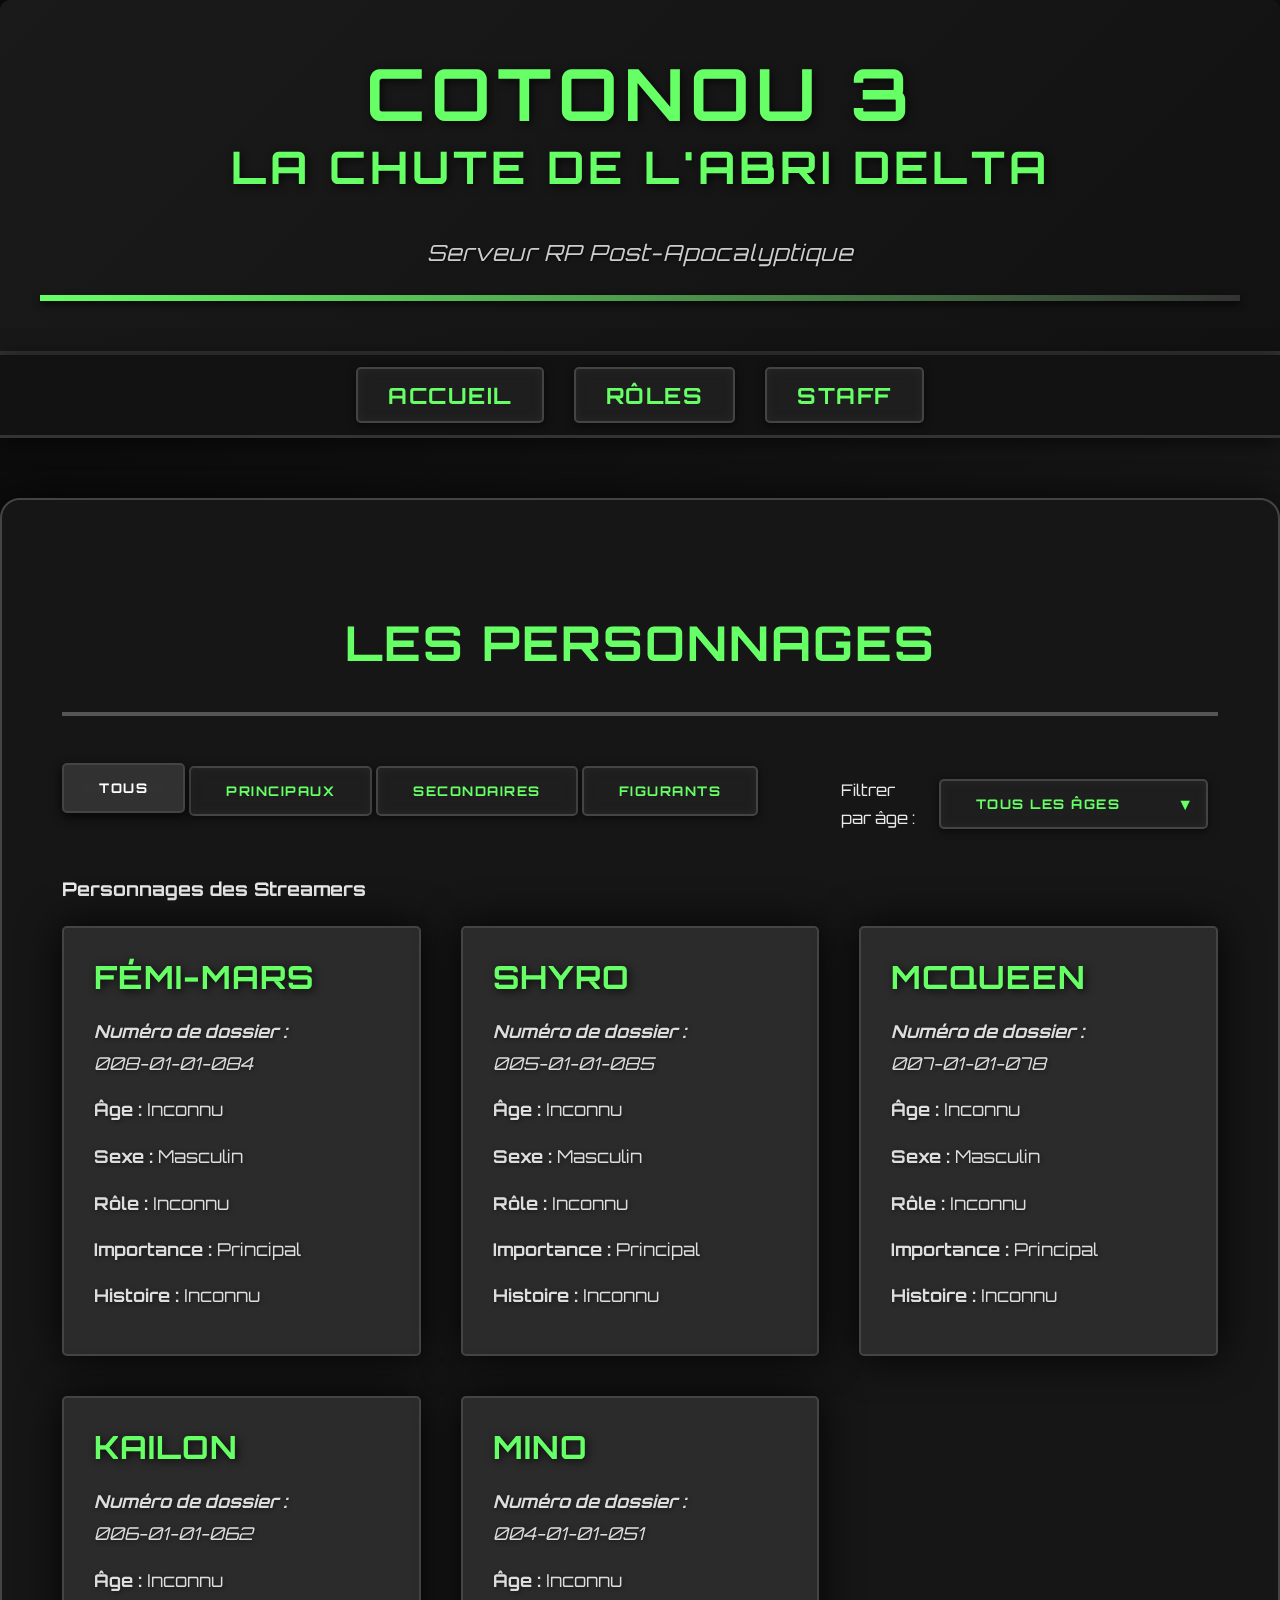
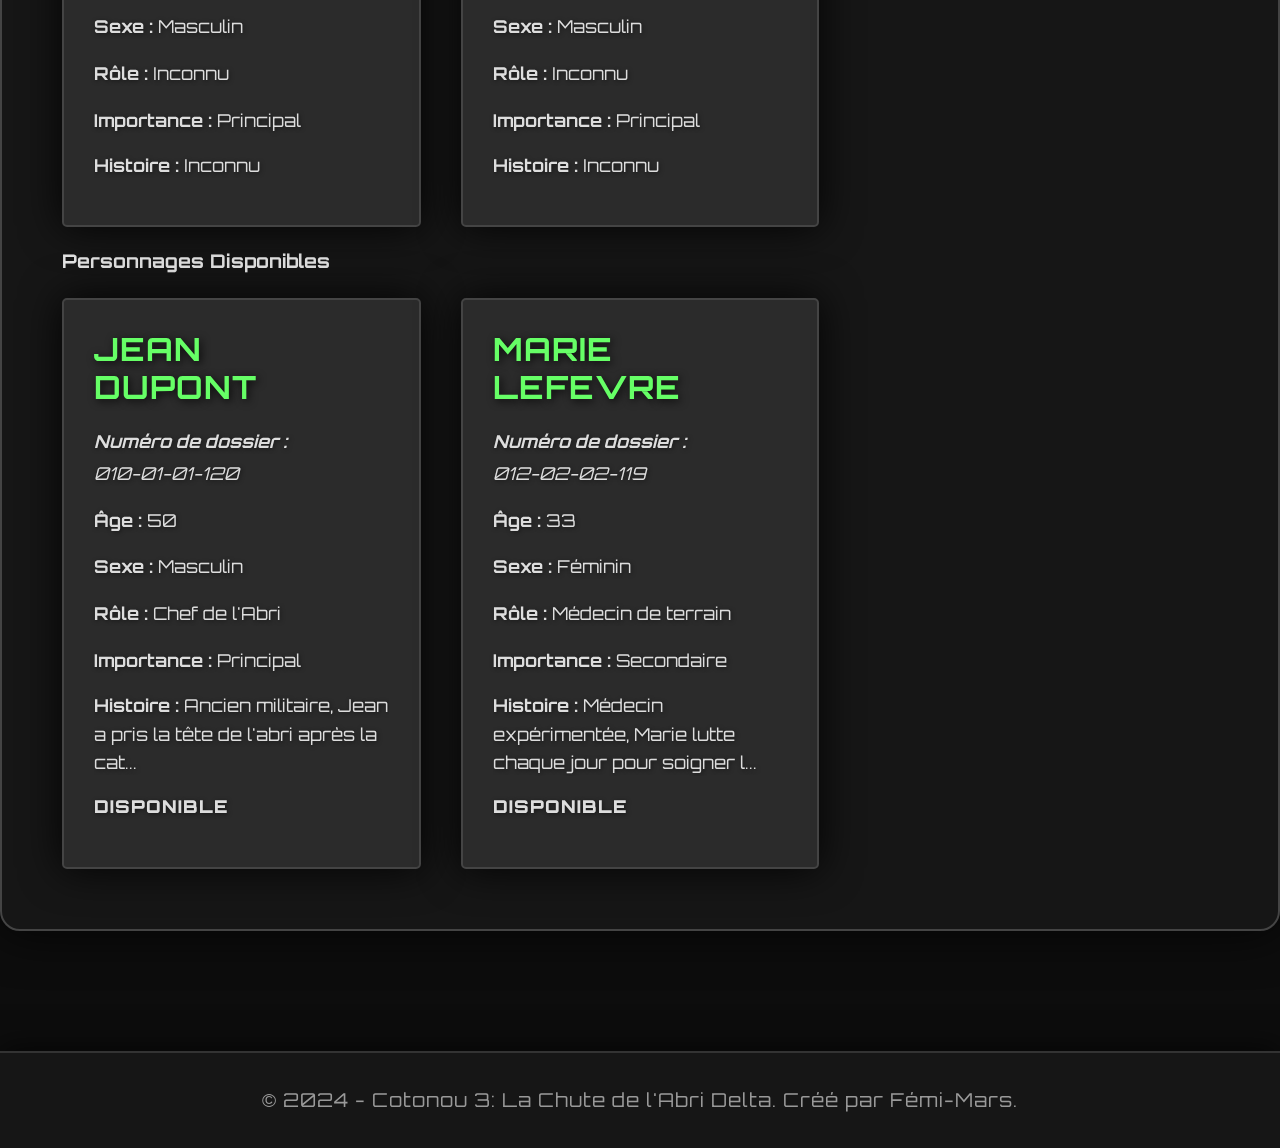
==== personnages.html @ 6d78caeb "Add files via upload" ====
<!DOCTYPE html>
<html lang="fr">
<head>
    <meta charset="UTF-8">
    <meta name="viewport" content="width=device-width, initial-scale=1.0">
    <title>Personnages - Cotonou 3: La Chute de l'Abri Delta</title>
    <link rel="stylesheet" href="css/style.css">
    <link rel="stylesheet" href="css/style-personnages.css">
</head>
<body>
    <header>
        <h1>COTONOU 3</h1>
        <h2>LA CHUTE DE L'ABRI DELTA</h2>
        <p>Serveur RP Post-Apocalyptique</p>
    </header>
    <nav>
        <ul>
            <li><a href="index.html">Accueil</a></li>
            <li><a href="personnages.html">Rôles</a></li>
            <li><a href="staff.html">Staff</a></li>
        </ul>
    </nav>
    <section id="personnages" class="characters-section">
        <h2>Les Personnages</h2>
        <div id="filters">
            <div id="roleFilters">
                <button class="filter-btn active" data-importance="all">Tous</button>
                <button class="filter-btn" data-importance="principal">Principaux</button>
                <button class="filter-btn" data-importance="secondaire">Secondaires</button>
                <button class="filter-btn" data-importance="figurant">Figurants</button>
            </div>
            <div id="ageFilter">
                <label for="ageRange">Filtrer par âge :</label>
                <select id="ageRange">
                    <option value="all">Tous les âges</option>
                    <option value="18-25">18-25 ans</option>
                    <option value="26-35">26-35 ans</option>
                    <option value="36-45">36-45 ans</option>
                    <option value="46-60">46-60 ans</option>
                    <option value="60+">60 ans et plus</option>
                </select>
            </div>
        </div>
        <div class="character-category">
            <h3>Personnages des Streamers</h3>
            <div id="streamerList" class="character-grid"></div>
        </div>
        <div class="character-category">
            <h3>Personnages Disponibles</h3>
            <div id="communityList" class="character-grid"></div>
        </div>
    </section>

    <!-- Overlay pour les fiches personnages -->
    <div class="overlay">
        <button class="close-btn">Fermer</button>
        <h4>Nom du personnage</h4>
        <p class="dossier-number">Numéro de dossier : XXXX-XXXX</p>
        <p class="history">Histoire du personnage...</p>
    </div>

    <footer>
        <p>&copy; 2024 - Cotonou 3: La Chute de l'Abri Delta. Créé par Fémi-Mars.</p>
    </footer>
    <script src="js/personnages.js"></script>
</body>
</html>
---- css/style.css ----
/* Importation de la police Orbitron */
@import url('https://fonts.googleapis.com/css2?family=Orbitron:wght@400;700&display=swap');

/* Style général */
body {
    font-family: 'Orbitron', sans-serif;
    background-color: #0d0d0d;
    color: #eaeaea;
    margin: 0;
    padding: 0;
    line-height: 1.8;
    display: flex;
    flex-direction: column;
    min-height: 100vh;
    background-image: linear-gradient(135deg, #0d0d0d 25%, #1a1a1a 100%);
    background-attachment: fixed;
}

/* Arrière-plan texturé avec effet métallique et craquelé */
body::before {
    content: '';
    position: fixed;
    top: 0;
    left: 0;
    width: 100%;
    height: 100%;
    background: url('https://www.transparenttextures.com/patterns/brushed-alum.png') repeat;
    opacity: 0.07;
    z-index: -1;
}

body::after {
    content: '';
    position: fixed;
    top: 0;
    left: 0;
    width: 100%;
    height: 100%;
    background: url('https://www.transparenttextures.com/patterns/dark-matter.png') repeat;
    opacity: 0.1;
    z-index: -2;
}

/* Style pour l'en-tête */
header {
    background: linear-gradient(135deg, #1a1a1a, #121212);
    padding: 50px 40px;
    text-align: center;
    border-bottom: 4px solid #333;
    box-shadow: 0 0 30px rgba(0, 0, 0, 0.8);
    position: relative;
    z-index: 2;
    border-radius: 10px 10px 0 0;
}

/* Texte de l'en-tête */
header h1 {
    color: #66ff66;
    font-size: 4.5rem;
    margin: 0;
    text-shadow: 2px 2px 8px rgba(0, 0, 0, 0.7);
    letter-spacing: 6px;
    line-height: 1.2;
}

header h2 {
    color: #66ff66;
    font-size: 2.8rem;
    margin-top: 5px;
    text-shadow: 2px 2px 8px rgba(0, 0, 0, 0.7);
    letter-spacing: 4px;
    line-height: 1.2;
}

header p {
    font-size: 1.4rem;
    color: #cccccc;
    margin-top: 15px;
    font-style: italic;
    letter-spacing: 1px;
    text-shadow: 1px 1px 3px rgba(0, 0, 0, 0.7);
}

/* Barrière métallique décorative sous le header */
header::after {
    content: '';
    display: block;
    width: 100%;
    height: 6px;
    background: linear-gradient(90deg, #66ff66 0%, #333 100%);
    box-shadow: 0 3px 7px rgba(0, 0, 0, 0.7);
    margin-top: 15px;
}

/* Navigation */
nav {
    background: #121212;
    border-bottom: 3px solid #333;
    padding: 20px 0;
    box-shadow: 0 3px 20px rgba(0, 0, 0, 0.6);
    position: sticky;
    top: 0;
    z-index: 100;
}

nav ul {
    list-style: none;
    margin: 0;
    padding: 0;
    display: flex;
    justify-content: center;
    gap: 30px;
}

nav ul li a {
    text-decoration: none;
    color: #66ff66;
    font-weight: bold;
    font-size: 1.4rem;
    padding: 12px 30px;
    border-radius: 5px;
    background: #1e1e1e;
    border: 2px solid #444;
    box-shadow: 0 2px 8px rgba(0, 0, 0, 0.6), inset 0 0 10px rgba(50, 50, 50, 0.5);
    text-transform: uppercase;
    letter-spacing: 1.5px;
    font-family: 'Orbitron', sans-serif;
    transition: background 0.3s, color 0.3s, transform 0.2s, box-shadow 0.3s;
}

nav ul li a:hover {
    background: #323232;
    color: #ffffff;
    transform: translateY(-3px);
    box-shadow: 0 4px 12px rgba(0, 0, 0, 0.8), inset 0 0 15px rgba(50, 50, 50, 0.6);
}

/* Pied de page */
footer {
    text-align: center;
    padding: 30px;
    background: #161616;
    border-top: 2px solid #333;
    box-shadow: 0 -2px 30px rgba(0, 0, 0, 0.7);
    margin-top: 60px;
}

footer p {
    margin: 0;
    color: #999999;
    font-size: 1.2rem;
    letter-spacing: 1px;
}
---- css/style-personnages.css ----
/* Style pour les sections générales des personnages */
.characters-section {
    padding: 60px;
    margin: 60px auto;
    max-width: 1200px;
    background: #161616;
    border-radius: 20px;
    box-shadow: 0 0 50px rgba(0, 0, 0, 0.8);
    border: 2px solid #444;
    backdrop-filter: blur(6px);
    position: relative;
    z-index: 1;
}

.characters-section h2 {
    font-size: 3rem;
    color: #66ff66;
    border-bottom: 4px solid #555;
    padding-bottom: 25px;
    margin-bottom: 50px;
    text-transform: uppercase;
    letter-spacing: 2px;
    text-align: center;
}

/* Filtres */
.characters-section #filters {
    display: flex;
    justify-content: space-between;
    margin-bottom: 30px;
    flex-wrap: wrap;
    gap: 20px;
}

.characters-section .filter-btn {
    background: #1e1e1e;
    color: #66ff66;
    border: 2px solid #444;
    padding: 15px 35px;
    cursor: pointer;
    border-radius: 5px;
    text-transform: uppercase;
    letter-spacing: 1.5px;
    box-shadow: 0 2px 8px rgba(0, 0, 0, 0.6), inset 0 0 10px rgba(50, 50, 50, 0.5);
    transition: all 0.3s ease;
    font-weight: bold;
    font-family: 'Orbitron', sans-serif;
}

.characters-section .filter-btn.active, .characters-section .filter-btn:hover {
    background: #323232;
    color: #ffffff;
    transform: translateY(-3px);
    box-shadow: 0 4px 12px rgba(0, 0, 0, 0.8), inset 0 0 15px rgba(50, 50, 50, 0.6);
}

.characters-section #ageFilter {
    margin: 10px;
    display: flex;
    align-items: center;
    gap: 10px;
    position: relative; /* Ajouté pour positionner correctement l'icône de flèche */
}

.characters-section select {
    background: #1e1e1e;
    color: #66ff66;
    border: 2px solid #444;
    padding: 15px 35px; /* Alignement des paddings avec les boutons */
    border-radius: 5px;
    text-transform: uppercase;
    letter-spacing: 1.5px;
    box-shadow: 0 2px 8px rgba(0, 0, 0, 0.6), inset 0 0 10px rgba(50, 50, 50, 0.5);
    transition: all 0.3s ease;
    appearance: none; /* Pour masquer l'icône par défaut du menu déroulant */
    font-weight: bold;
    font-family: 'Orbitron', sans-serif;
    width: 100%; /* Pour que le select prenne toute la place */
}

.characters-section select:hover, .characters-section select:focus {
    background: #323232;
    color: #ffffff;
    box-shadow: 0 4px 12px rgba(0, 0, 0, 0.8), inset 0 0 15px rgba(50, 50, 50, 0.6);
}

/* Icône personnalisée pour le menu déroulant */
.characters-section #ageFilter::after {
    content: '\25BC'; /* Flèche vers le bas */
    font-size: 1rem;
    color: #66ff66;
    position: absolute;
    right: 15px;
    pointer-events: none;
    top: 50%;
    transform: translateY(-50%);
}

/* Cartes des personnages */
.characters-section .character-grid {
    display: grid;
    grid-template-columns: repeat(auto-fit, minmax(300px, 1fr));
    gap: 40px;
}

@media (min-width: 768px) {
    .characters-section .character-grid {
        grid-template-columns: repeat(3, 1fr); /* Limite à 3 colonnes maximum */
    }
}

.characters-section .character-card {
    background: #2b2b2b;
    padding: 30px;
    border-radius: 5px;
    box-shadow: 0 0 40px rgba(0, 0, 0, 0.9);
    transition: transform 0.3s ease, box-shadow 0.3s ease, border-color 0.3s ease;
    position: relative;
    overflow: hidden;
    border: 2px solid #444;
    z-index: 2;
    backdrop-filter: blur(4px);
}

.characters-section .character-card:hover {
    transform: scale(1.08);
    box-shadow: 0 0 60px rgba(102, 255, 102, 0.8);
    border-color: #66ff66;
}

.characters-section .character-card h4 {
    margin-top: 0;
    color: #66ff66;
    text-transform: uppercase;
    font-size: 2rem;
    margin-bottom: 20px;
    letter-spacing: 1px;
    text-shadow: 2px 2px 8px rgba(0, 0, 0, 0.8);
    line-height: 1.2;
    word-break: break-word; /* Ajout pour forcer la coupure des noms longs */
}

.characters-section .character-card h4 br {
    display: block;
    content: ""; /* Force un retour à la ligne sur les noms */
}

.characters-section .character-card p {
    margin: 15px 0;
    color: #dddddd;
    font-size: 1.1rem;
    text-shadow: 1px 1px 4px rgba(0, 0, 0, 0.5);
}

.characters-section .dossier-number {
    font-style: italic;
    color: #999999;
    font-size: 1.1rem;
    margin-bottom: 15px;
}

.characters-section .history {
    color: #eaeaea;
    font-size: 1.2rem;
    line-height: 1.6;
    max-height: 4.8em; /* Limite la hauteur initiale de l'histoire à 4 lignes */
    overflow: hidden;
    text-overflow: ellipsis;
}

.characters-section .see-more {
    color: #66ff66;
    cursor: pointer;
    transition: color 0.3s ease;
    text-transform: uppercase;
    font-weight: bold;
    display: inline-block;
    margin-top: 5px; /* Ajout pour améliorer l'espacement */
}

.characters-section .see-more:hover {
    color: #33cc33;
}

/* Overlay en plein écran */
.overlay {
    display: none;
    position: fixed;
    top: 50%;
    left: 50%;
    transform: translate(-50%, -50%) scaleY(0);
    width: 80%;
    max-width: 1000px;
    background: rgba(18, 18, 18, 0.95);
    box-shadow: 0 0 80px rgba(0, 0, 0, 1);
    border: 3px solid #33cc33;
    border-radius: 20px;
    padding: 40px;
    z-index: 1000;
    overflow-y: auto;
    max-height: 85vh;
    opacity: 0;
    transition: transform 0.5s ease-out, opacity 0.5s ease-out;
}

.overlay.active {
    transform: translate(-50%, -50%) scaleY(1);
    opacity: 1;
}

/* Effet de flou en arrière-plan */
body.overlay-active {
    overflow: hidden;
}

body.overlay-active::before,
body.overlay-active::after {
    filter: blur(12px);
}

/* Bouton de fermeture dans l'overlay */
.overlay .close-btn {
    background: #66ff66;
    color: #000000;
    border: none;
    padding: 15px 25px;
    cursor: pointer;
    position: absolute;
    top: 15px;
    right: 15px;
    border-radius: 8px;
    transition: background 0.3s ease;
}

.overlay .close-btn:hover {
    background: #51cf51;
}

/* Disponibilité des personnages */
.characters-section .available {
    color: #33cc33;
    font-weight: bold;
    text-transform: uppercase;
    letter-spacing: 1px;
}

.characters-section .not-available {
    color: #cc0000;
    font-weight: bold;
    text-transform: uppercase;
    letter-spacing: 1px;
}
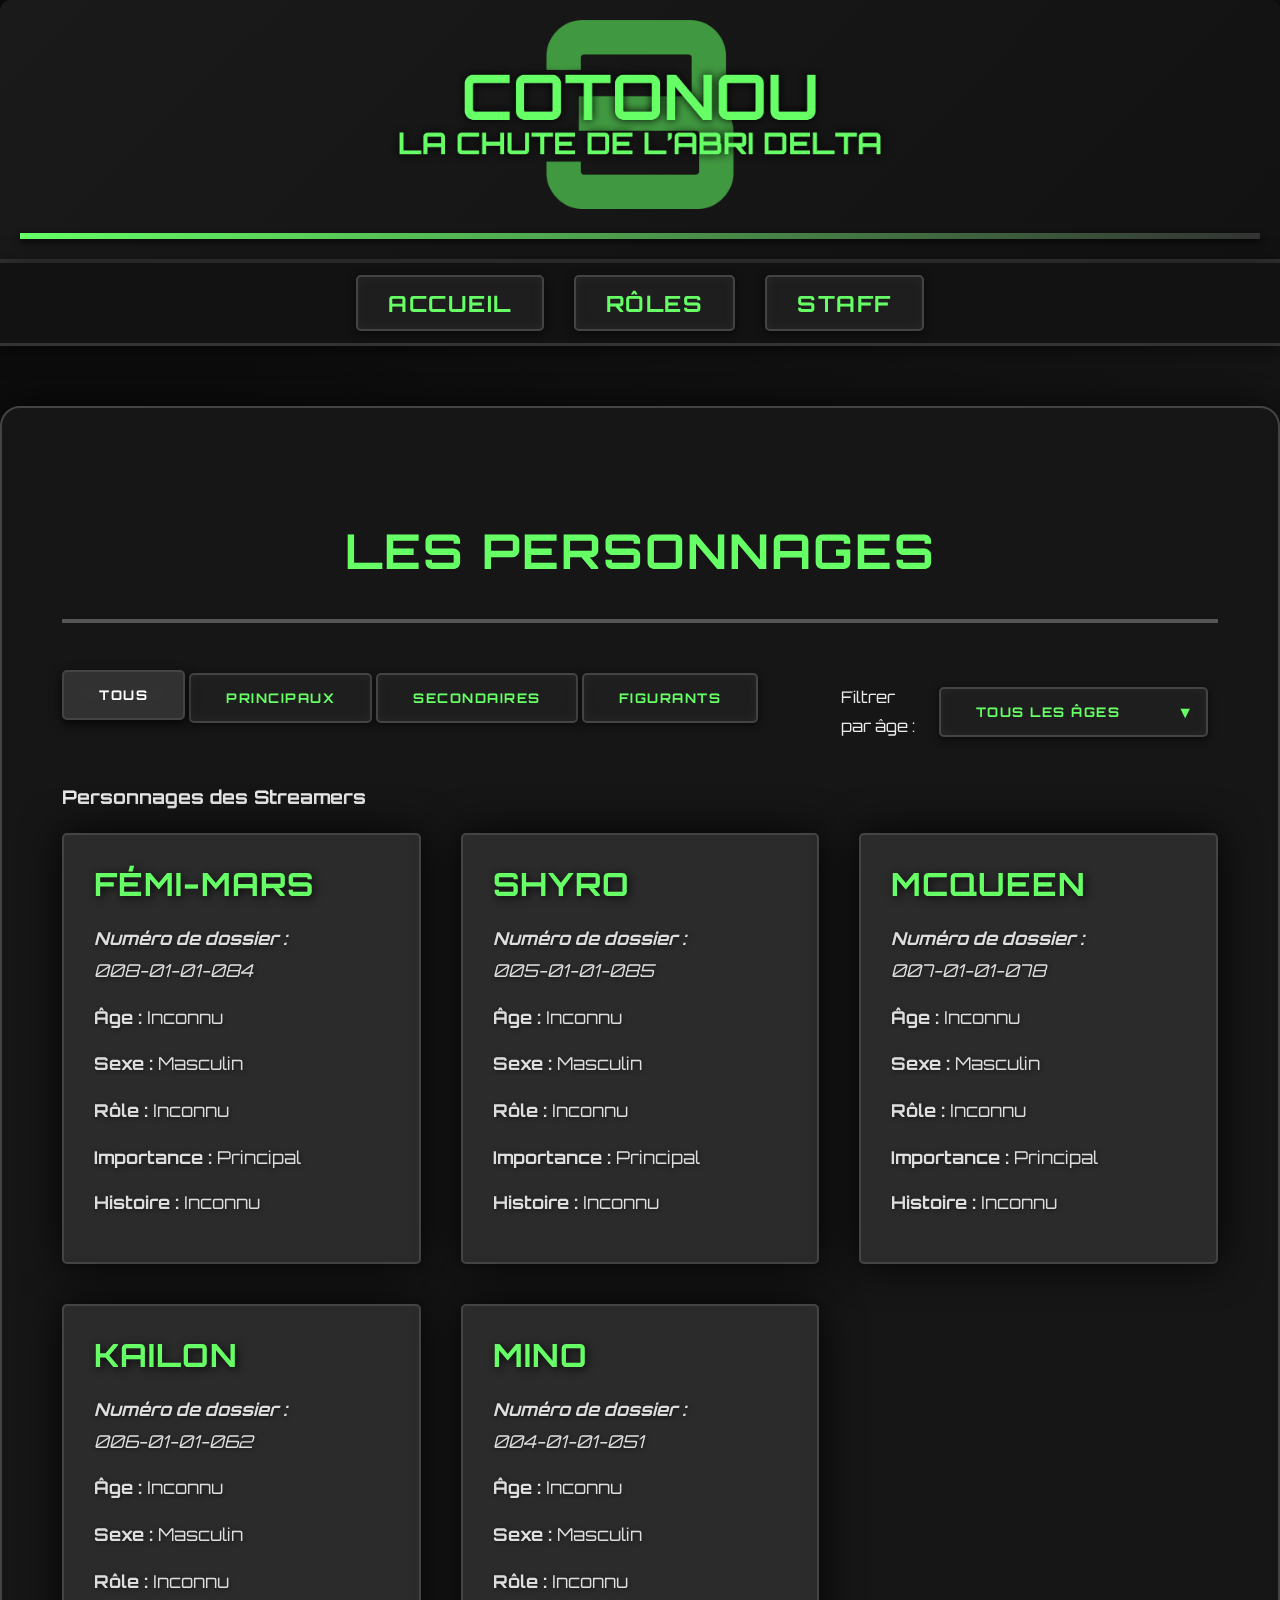
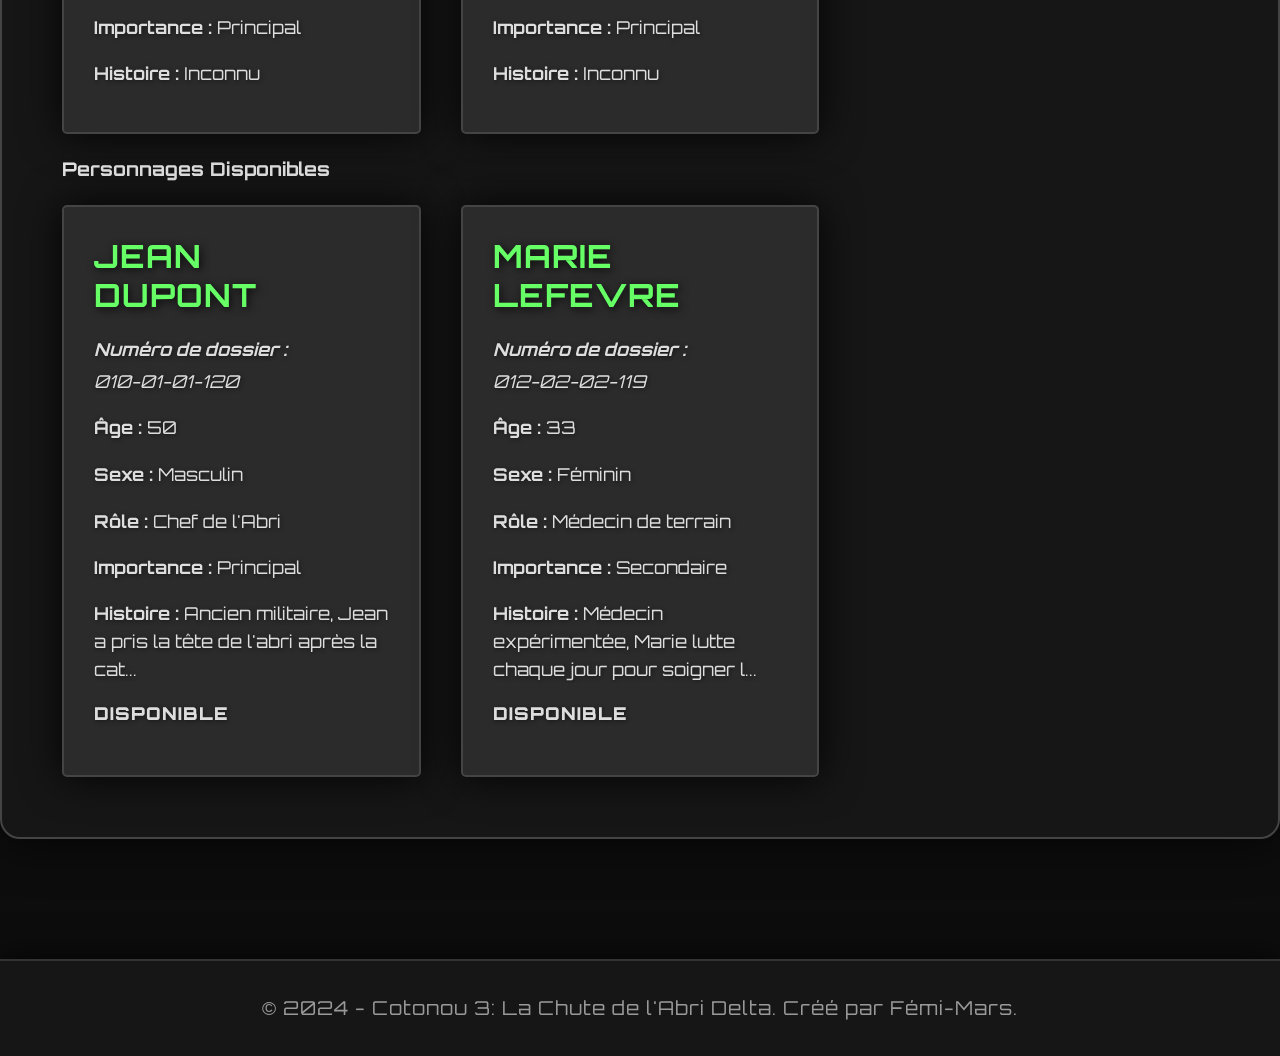
==== commit dc8a1c4d: "Add files via upload" ====
--- a/personnages.html
+++ b/personnages.html
@@ -9,10 +9,10 @@
 </head>
 <body>
     <header>
-        <h1>COTONOU 3</h1>
-        <h2>LA CHUTE DE L'ABRI DELTA</h2>
-        <p>Serveur RP Post-Apocalyptique</p>
-    </header>
+    <div class="logo-container">
+        <img src="img/logo.png" alt="Cotonou 3 Logo">
+    </div>
+</header>
     <nav>
         <ul>
             <li><a href="index.html">Accueil</a></li>
--- a/css/style.css
+++ b/css/style.css
@@ -1,7 +1,7 @@
 /* Importation de la police Orbitron */
 @import url('https://fonts.googleapis.com/css2?family=Orbitron:wght@400;700&display=swap');
 
-/* Style général */
+/* ---- Style général ---- */
 body {
     font-family: 'Orbitron', sans-serif;
     background-color: #0d0d0d;
@@ -16,7 +16,7 @@
     background-attachment: fixed;
 }
 
-/* Arrière-plan texturé avec effet métallique et craquelé */
+/* ---- Arrière-plan texturé avec effet métallique et craquelé ---- */
 body::before {
     content: '';
     position: fixed;
@@ -41,10 +41,10 @@
     z-index: -2;
 }
 
-/* Style pour l'en-tête */
+/* ---- Style pour l'en-tête ---- */
 header {
     background: linear-gradient(135deg, #1a1a1a, #121212);
-    padding: 50px 40px;
+    padding: 20px;
     text-align: center;
     border-bottom: 4px solid #333;
     box-shadow: 0 0 30px rgba(0, 0, 0, 0.8);
@@ -53,32 +53,16 @@
     border-radius: 10px 10px 0 0;
 }
 
-/* Texte de l'en-tête */
-header h1 {
-    color: #66ff66;
-    font-size: 4.5rem;
-    margin: 0;
-    text-shadow: 2px 2px 8px rgba(0, 0, 0, 0.7);
-    letter-spacing: 6px;
-    line-height: 1.2;
+/* Conteneur pour le logo */
+.logo-container {
+    position: relative;
+    display: inline-block;
+    max-width: 500px; /* Ajustez cette valeur en fonction de la taille souhaitée du logo */
 }
 
-header h2 {
-    color: #66ff66;
-    font-size: 2.8rem;
-    margin-top: 5px;
-    text-shadow: 2px 2px 8px rgba(0, 0, 0, 0.7);
-    letter-spacing: 4px;
-    line-height: 1.2;
-}
-
-header p {
-    font-size: 1.4rem;
-    color: #cccccc;
-    margin-top: 15px;
-    font-style: italic;
-    letter-spacing: 1px;
-    text-shadow: 1px 1px 3px rgba(0, 0, 0, 0.7);
+.logo-container img {
+    width: 100%;
+    height: auto;
 }
 
 /* Barrière métallique décorative sous le header */
@@ -92,7 +76,7 @@
     margin-top: 15px;
 }
 
-/* Navigation */
+/* ---- Navigation ---- */
 nav {
     background: #121212;
     border-bottom: 3px solid #333;
@@ -135,7 +119,7 @@
     box-shadow: 0 4px 12px rgba(0, 0, 0, 0.8), inset 0 0 15px rgba(50, 50, 50, 0.6);
 }
 
-/* Pied de page */
+/* ---- Pied de page ---- */
 footer {
     text-align: center;
     padding: 30px;
@@ -151,3 +135,37 @@
     font-size: 1.2rem;
     letter-spacing: 1px;
 }
+
+/* ---- Style de la barre de défilement pour WebKit (Chrome, Safari) ---- */
+::-webkit-scrollbar {
+    width: 12px;
+    height: 12px;
+}
+
+::-webkit-scrollbar-track {
+    background: #1a1a1a;
+    border-radius: 6px;
+}
+
+::-webkit-scrollbar-thumb {
+    background: #66ff66;
+    border-radius: 6px;
+    border: 2px solid #121212;
+}
+
+::-webkit-scrollbar-thumb:hover {
+    background: #33cc33;
+}
+
+/* ---- Personnalisation pour Firefox ---- */
+* {
+    scrollbar-width: thin;
+    scrollbar-color: #66ff66 #1a1a1a;
+}
+
+/* Pour Internet Explorer et Edge */
+body {
+    scrollbar-face-color: #66ff66;
+    scrollbar-track-color: #1a1a1a;
+    scrollbar-base-color: #121212;
+}
